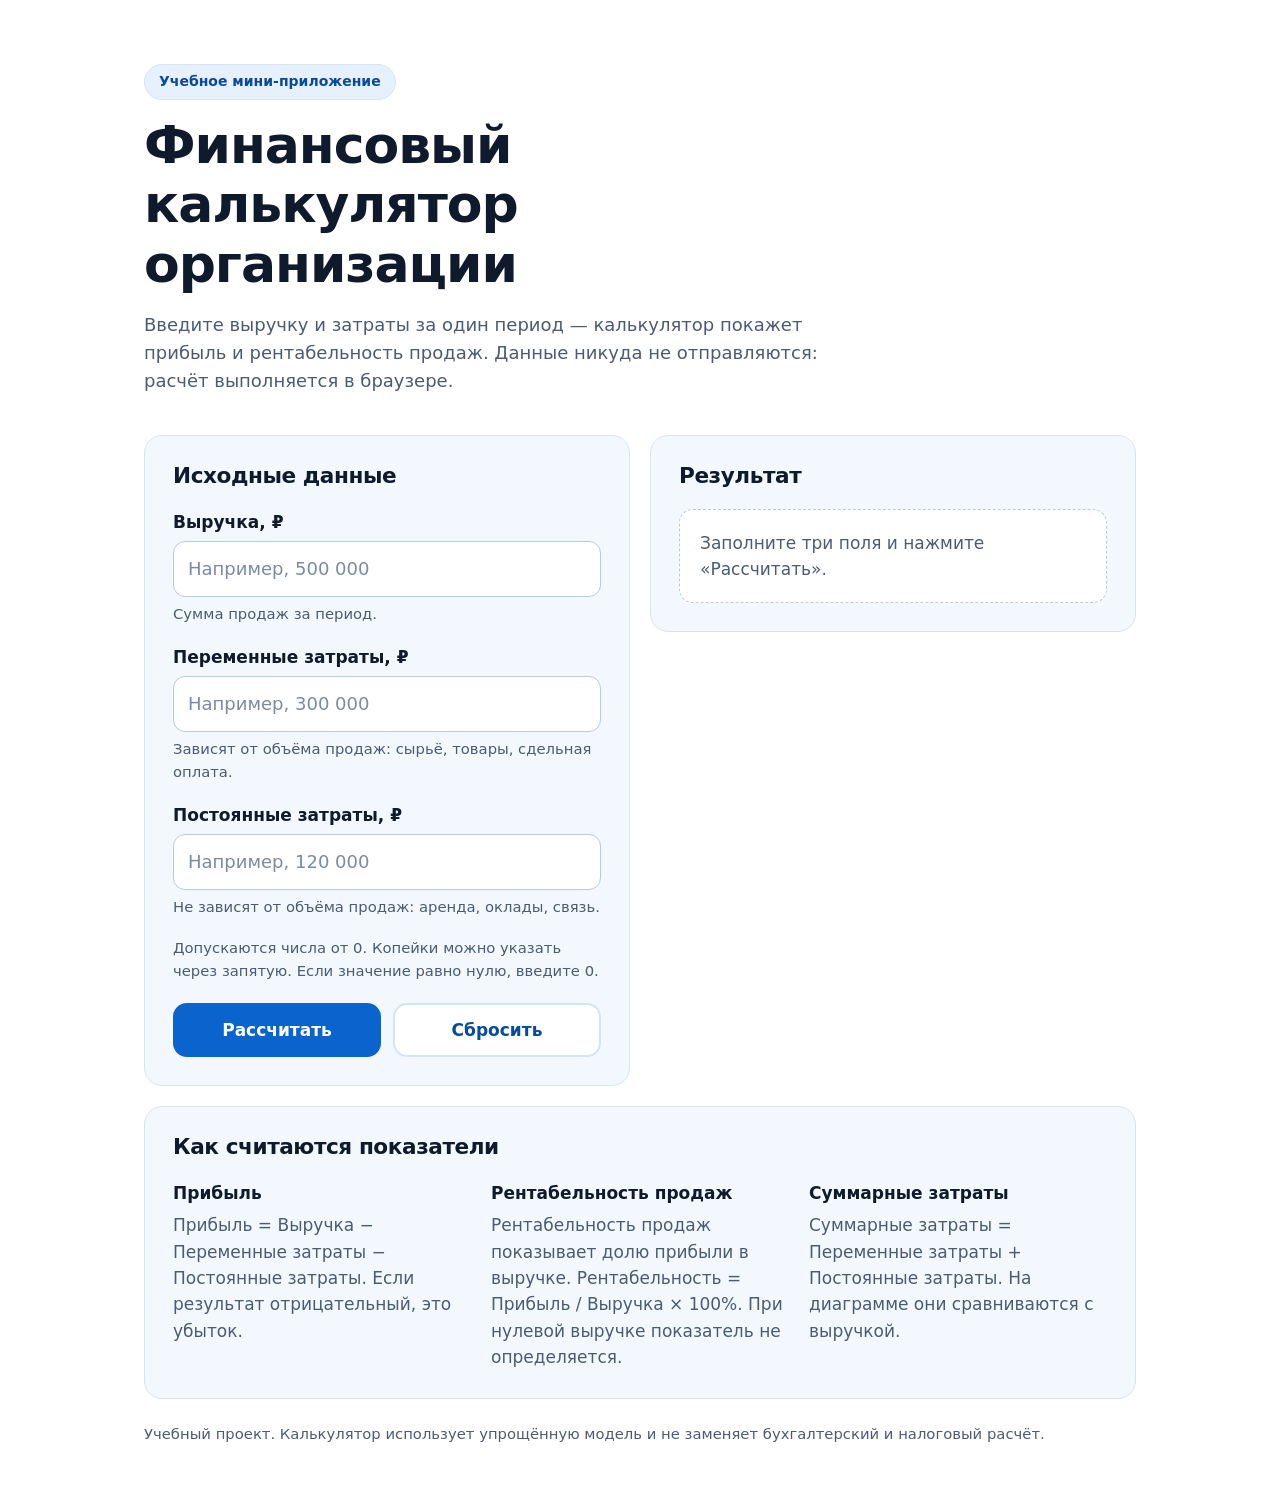
==== finance-app/index.html @ 752a1384 "Add three vibe-coding study projects One-page site, multi-page site and finance calculator in plain " ====
<!DOCTYPE html>
<html lang="ru">
<head>
  <meta charset="UTF-8">
  <meta name="viewport" content="width=device-width, initial-scale=1">
  <title>Финансовый калькулятор организации</title>
  <meta name="description" content="Учебное мини-приложение: расчёт прибыли и рентабельности продаж по выручке, переменным и постоянным затратам.">
  <link rel="stylesheet" href="styles.css">
</head>
<body>
  <main class="container">
    <header class="page-header">
      <p class="badge">Учебное мини-приложение</p>
      <h1>Финансовый калькулятор организации</h1>
      <p class="lead">Введите выручку и затраты за один период — калькулятор покажет прибыль и рентабельность продаж. Данные никуда не отправляются: расчёт выполняется в&nbsp;браузере.</p>
    </header>

    <div class="layout">
      <!-- Ввод данных -->
      <section class="panel" aria-labelledby="input-title">
        <h2 id="input-title">Исходные данные</h2>

        <form id="calc-form" novalidate>
          <div class="field">
            <label for="revenue">Выручка, ₽</label>
            <input type="text" id="revenue" name="revenue" inputmode="decimal" autocomplete="off"
                   placeholder="Например, 500 000" aria-describedby="revenue-hint revenue-error">
            <p class="hint" id="revenue-hint">Сумма продаж за период.</p>
            <p class="field-error" id="revenue-error" aria-live="polite"></p>
          </div>

          <div class="field">
            <label for="variable">Переменные затраты, ₽</label>
            <input type="text" id="variable" name="variable" inputmode="decimal" autocomplete="off"
                   placeholder="Например, 300 000" aria-describedby="variable-hint variable-error">
            <p class="hint" id="variable-hint">Зависят от объёма продаж: сырьё, товары, сдельная оплата.</p>
            <p class="field-error" id="variable-error" aria-live="polite"></p>
          </div>

          <div class="field">
            <label for="fixed">Постоянные затраты, ₽</label>
            <input type="text" id="fixed" name="fixed" inputmode="decimal" autocomplete="off"
                   placeholder="Например, 120 000" aria-describedby="fixed-hint fixed-error">
            <p class="hint" id="fixed-hint">Не зависят от объёма продаж: аренда, оклады, связь.</p>
            <p class="field-error" id="fixed-error" aria-live="polite"></p>
          </div>

          <p class="form-note">Допускаются числа от 0. Копейки можно указать через запятую. Если значение равно нулю, введите 0.</p>

          <div class="buttons">
            <button class="button button-primary" type="submit">Рассчитать</button>
            <button class="button button-ghost" type="button" id="reset-button">Сбросить</button>
          </div>
        </form>
      </section>

      <!-- Результат -->
      <section class="panel" aria-labelledby="result-title">
        <h2 id="result-title">Результат</h2>

        <p class="placeholder" id="result-placeholder">Заполните три поля и нажмите «Рассчитать».</p>

        <div id="result" aria-live="polite" hidden>
          <div class="result-main">
            <div class="result-tile">
              <p class="result-label">Прибыль</p>
              <p class="result-value" id="profit-value">—</p>
              <p class="status" id="profit-status"></p>
            </div>
            <div class="result-tile">
              <p class="result-label">Рентабельность продаж</p>
              <p class="result-value" id="margin-value">—</p>
              <p class="result-note" id="margin-note"></p>
            </div>
          </div>

          <!-- Диаграмма: выручка и суммарные затраты -->
          <figure class="chart" aria-labelledby="chart-title">
            <figcaption id="chart-title">Выручка и суммарные затраты, ₽</figcaption>

            <div class="chart-row" tabindex="0" aria-describedby="tip-revenue">
              <div class="chart-head">
                <span class="chart-name"><span class="swatch swatch-revenue" aria-hidden="true"></span>Выручка</span>
                <span class="chart-amount" id="chart-revenue-value"></span>
              </div>
              <div class="chart-track"><div class="chart-bar bar-revenue" id="chart-revenue-bar"></div></div>
              <div class="chart-tip" id="tip-revenue" role="tooltip"></div>
            </div>

            <div class="chart-row" tabindex="0" aria-describedby="tip-costs">
              <div class="chart-head">
                <span class="chart-name"><span class="swatch swatch-costs" aria-hidden="true"></span>Суммарные затраты</span>
                <span class="chart-amount" id="chart-costs-value"></span>
              </div>
              <div class="chart-track"><div class="chart-bar bar-costs" id="chart-costs-bar"></div></div>
              <div class="chart-tip" id="tip-costs" role="tooltip"></div>
            </div>
          </figure>
        </div>
      </section>
    </div>

    <!-- Пояснения показателей -->
    <section class="panel explain" aria-labelledby="explain-title">
      <h2 id="explain-title">Как считаются показатели</h2>
      <dl>
        <div>
          <dt>Прибыль</dt>
          <dd>Прибыль = Выручка − Переменные затраты − Постоянные затраты. Если результат отрицательный, это убыток.</dd>
        </div>
        <div>
          <dt>Рентабельность продаж</dt>
          <dd>Рентабельность продаж показывает долю прибыли в выручке. Рентабельность = Прибыль / Выручка × 100%. При нулевой выручке показатель не определяется.</dd>
        </div>
        <div>
          <dt>Суммарные затраты</dt>
          <dd>Суммарные затраты = Переменные затраты + Постоянные затраты. На диаграмме они сравниваются с выручкой.</dd>
        </div>
      </dl>
    </section>

    <footer class="page-footer">
      <p>Учебный проект. Калькулятор использует упрощённую модель и не заменяет бухгалтерский и налоговый расчёт.</p>
    </footer>
  </main>

  <script src="script.js"></script>
</body>
</html>
---- finance-app/styles.css ----
/* Финансовый калькулятор организации. Чистый CSS, без внешних библиотек. */

:root {
  --bg: #ffffff;
  --text: #0f1b2d;
  --muted: #4b5b72;
  --accent: #0b63ce;
  --accent-dark: #084a9c;
  --accent-soft: #e6f1fd;
  --panel: #f3f8fe;
  --border: #d5e4f5;
  --input-border: #b5cae3;
  --danger: #b3261e;
  --danger-soft: #fdecea;
  --ok: #0b6b2f;
  --ok-soft: #e6f4ea;
  /* Диаграмма */
  --series-revenue: #2a78d6;
  --series-costs: #eb6834;
  --chart-axis: #a9bcd3;
  --radius: 18px;
}

*,
*::before,
*::after {
  box-sizing: border-box;
}

html {
  -webkit-text-size-adjust: 100%;
}

body {
  margin: 0;
  font-family: "Segoe UI", system-ui, -apple-system, Roboto, "Helvetica Neue", Arial, sans-serif;
  font-size: 1.0625rem;
  line-height: 1.55;
  color: var(--text);
  background: var(--bg);
  overflow-wrap: break-word;
}

h1,
h2 {
  margin: 0;
  line-height: 1.15;
  letter-spacing: -0.02em;
}

h1 {
  max-width: 18ch;
  font-size: clamp(1.9rem, 5.6vw, 3.25rem);
  font-weight: 800;
}

h2 {
  font-size: 1.35rem;
  font-weight: 750;
}

p {
  margin: 0;
}

button:focus-visible,
input:focus-visible,
.chart-row:focus-visible {
  outline: 3px solid var(--accent);
  outline-offset: 2px;
}

.container {
  width: 100%;
  max-width: 1040px;
  margin: 0 auto;
  padding: 0 24px;
}

/* ---------- Заголовок ---------- */

.page-header {
  padding: clamp(32px, 6vw, 64px) 0 clamp(24px, 4vw, 40px);
}

.badge {
  display: inline-block;
  margin-bottom: 16px;
  padding: 6px 14px;
  font-size: 0.875rem;
  font-weight: 600;
  color: var(--accent-dark);
  background: var(--accent-soft);
  border: 1px solid var(--border);
  border-radius: 999px;
}

.lead {
  max-width: 62ch;
  margin-top: 16px;
  font-size: 1.125rem;
  color: var(--muted);
}

/* ---------- Панели ---------- */

.layout {
  display: grid;
  grid-template-columns: minmax(0, 1fr) minmax(0, 1fr);
  gap: 20px;
  align-items: start;
}

.panel {
  padding: 28px;
  background: var(--panel);
  border: 1px solid var(--border);
  border-radius: var(--radius);
}

.panel h2 {
  margin-bottom: 20px;
}

/* ---------- Форма ---------- */

.field {
  margin-bottom: 18px;
}

.field label {
  display: block;
  margin-bottom: 6px;
  font-weight: 700;
}

.field input {
  display: block;
  width: 100%;
  padding: 13px 14px;
  font: inherit;
  font-size: 1.125rem;
  color: var(--text);
  background: #fff;
  border: 1.5px solid var(--input-border);
  border-radius: 12px;
}

.field input::placeholder {
  color: #7b8ba1;
}

.field input[aria-invalid="true"] {
  border-color: var(--danger);
  background: #fffafa;
}

.hint {
  margin-top: 6px;
  font-size: 0.925rem;
  color: var(--muted);
}

.field-error {
  margin-top: 4px;
  font-size: 0.95rem;
  font-weight: 600;
  color: var(--danger);
}

.field-error:empty {
  display: none;
}

.form-note {
  margin-bottom: 20px;
  font-size: 0.925rem;
  color: var(--muted);
}

.buttons {
  display: flex;
  flex-wrap: wrap;
  gap: 12px;
}

.button {
  flex: 1 1 150px;
  min-height: 52px;
  padding: 12px 22px;
  font: inherit;
  font-weight: 700;
  border-radius: 14px;
  border: 2px solid transparent;
  cursor: pointer;
  transition: background-color 0.15s ease, border-color 0.15s ease;
}

.button-primary {
  background: var(--accent);
  color: #fff;
}

.button-primary:hover {
  background: var(--accent-dark);
}

.button-ghost {
  background: #fff;
  color: var(--accent-dark);
  border-color: var(--border);
}

.button-ghost:hover {
  border-color: var(--accent);
}

/* ---------- Результат ---------- */

.placeholder {
  padding: 20px;
  color: var(--muted);
  background: #fff;
  border: 1px dashed var(--input-border);
  border-radius: 14px;
}

.result-main {
  display: grid;
  grid-template-columns: repeat(2, minmax(0, 1fr));
  gap: 12px;
}

.result-tile {
  padding: 18px;
  background: #fff;
  border: 1px solid var(--border);
  border-radius: 14px;
}

.result-label {
  font-size: 0.95rem;
  font-weight: 600;
  color: var(--muted);
}

.result-value {
  margin-top: 4px;
  font-size: clamp(1.5rem, 4.6vw, 2rem);
  font-weight: 800;
  line-height: 1.2;
  letter-spacing: -0.02em;
  overflow-wrap: anywhere;
}

.result-note {
  margin-top: 8px;
  font-size: 0.9rem;
  color: var(--muted);
}

.result-note:empty {
  display: none;
}

/* Статус: прибыль / безубыточность / убыток — текст и значок, не только цвет */
.status {
  display: inline-block;
  margin-top: 10px;
  padding: 4px 12px;
  font-size: 0.9rem;
  font-weight: 700;
  border-radius: 999px;
}

.status:empty {
  display: none;
}

.status-profit {
  color: var(--ok);
  background: var(--ok-soft);
}

.status-zero {
  color: var(--accent-dark);
  background: var(--accent-soft);
}

.status-loss {
  color: var(--danger);
  background: var(--danger-soft);
}

/* ---------- Диаграмма ---------- */

.chart {
  margin: 16px 0 0;
  padding: 18px;
  background: #fff;
  border: 1px solid var(--border);
  border-radius: 14px;
}

.chart figcaption {
  margin-bottom: 6px;
  font-size: 0.95rem;
  font-weight: 600;
  color: var(--muted);
}

.chart-row {
  position: relative;
  padding: 10px 0;
  border-radius: 8px;
}

.chart-head {
  display: flex;
  flex-wrap: wrap;
  align-items: baseline;
  justify-content: space-between;
  gap: 2px 12px;
  margin-bottom: 8px;
}

.chart-name {
  display: inline-flex;
  align-items: center;
  gap: 8px;
  font-weight: 600;
}

.swatch {
  flex: none;
  width: 12px;
  height: 12px;
  border-radius: 3px;
}

.swatch-revenue,
.bar-revenue {
  background: var(--series-revenue);
}

.swatch-costs,
.bar-costs {
  background: var(--series-costs);
}

.chart-amount {
  font-weight: 700;
  font-variant-numeric: tabular-nums;
}

/* Дорожка: общая базовая линия слева, столбцы растут вправо */
.chart-track {
  height: 20px;
  border-left: 1px solid var(--chart-axis);
}

.chart-bar {
  width: 0;
  height: 100%;
  border-radius: 0 4px 4px 0;
  transition: width 0.25s ease;
}

.chart-tip {
  position: absolute;
  left: 0;
  top: 100%;
  z-index: 5;
  display: none;
  max-width: 100%;
  margin-top: -4px;
  padding: 8px 12px;
  font-size: 0.9rem;
  line-height: 1.45;
  color: #fff;
  background: var(--text);
  border-radius: 10px;
  white-space: pre-line;
  pointer-events: none;
}

.chart-row:hover .chart-tip,
.chart-row:focus .chart-tip {
  display: block;
}

/* ---------- Пояснения ---------- */

.explain {
  margin-top: 20px;
}

.explain dl {
  display: grid;
  grid-template-columns: repeat(3, minmax(0, 1fr));
  gap: 20px;
  margin: 0;
}

.explain dt {
  font-weight: 700;
}

.explain dd {
  margin: 6px 0 0;
  color: var(--muted);
}

.page-footer {
  padding: 24px 0 40px;
  font-size: 0.925rem;
  color: var(--muted);
}

/* ---------- Адаптивность ---------- */

@media (max-width: 820px) {
  .layout,
  .explain dl {
    grid-template-columns: minmax(0, 1fr);
  }
}

@media (max-width: 480px) {
  .container {
    padding: 0 16px;
  }

  .panel {
    padding: 20px 16px;
  }

  .result-main {
    grid-template-columns: minmax(0, 1fr);
  }

  .chart {
    padding: 16px 14px;
  }
}

@media (prefers-reduced-motion: reduce) {
  .button,
  .chart-bar {
    transition: none;
  }
}
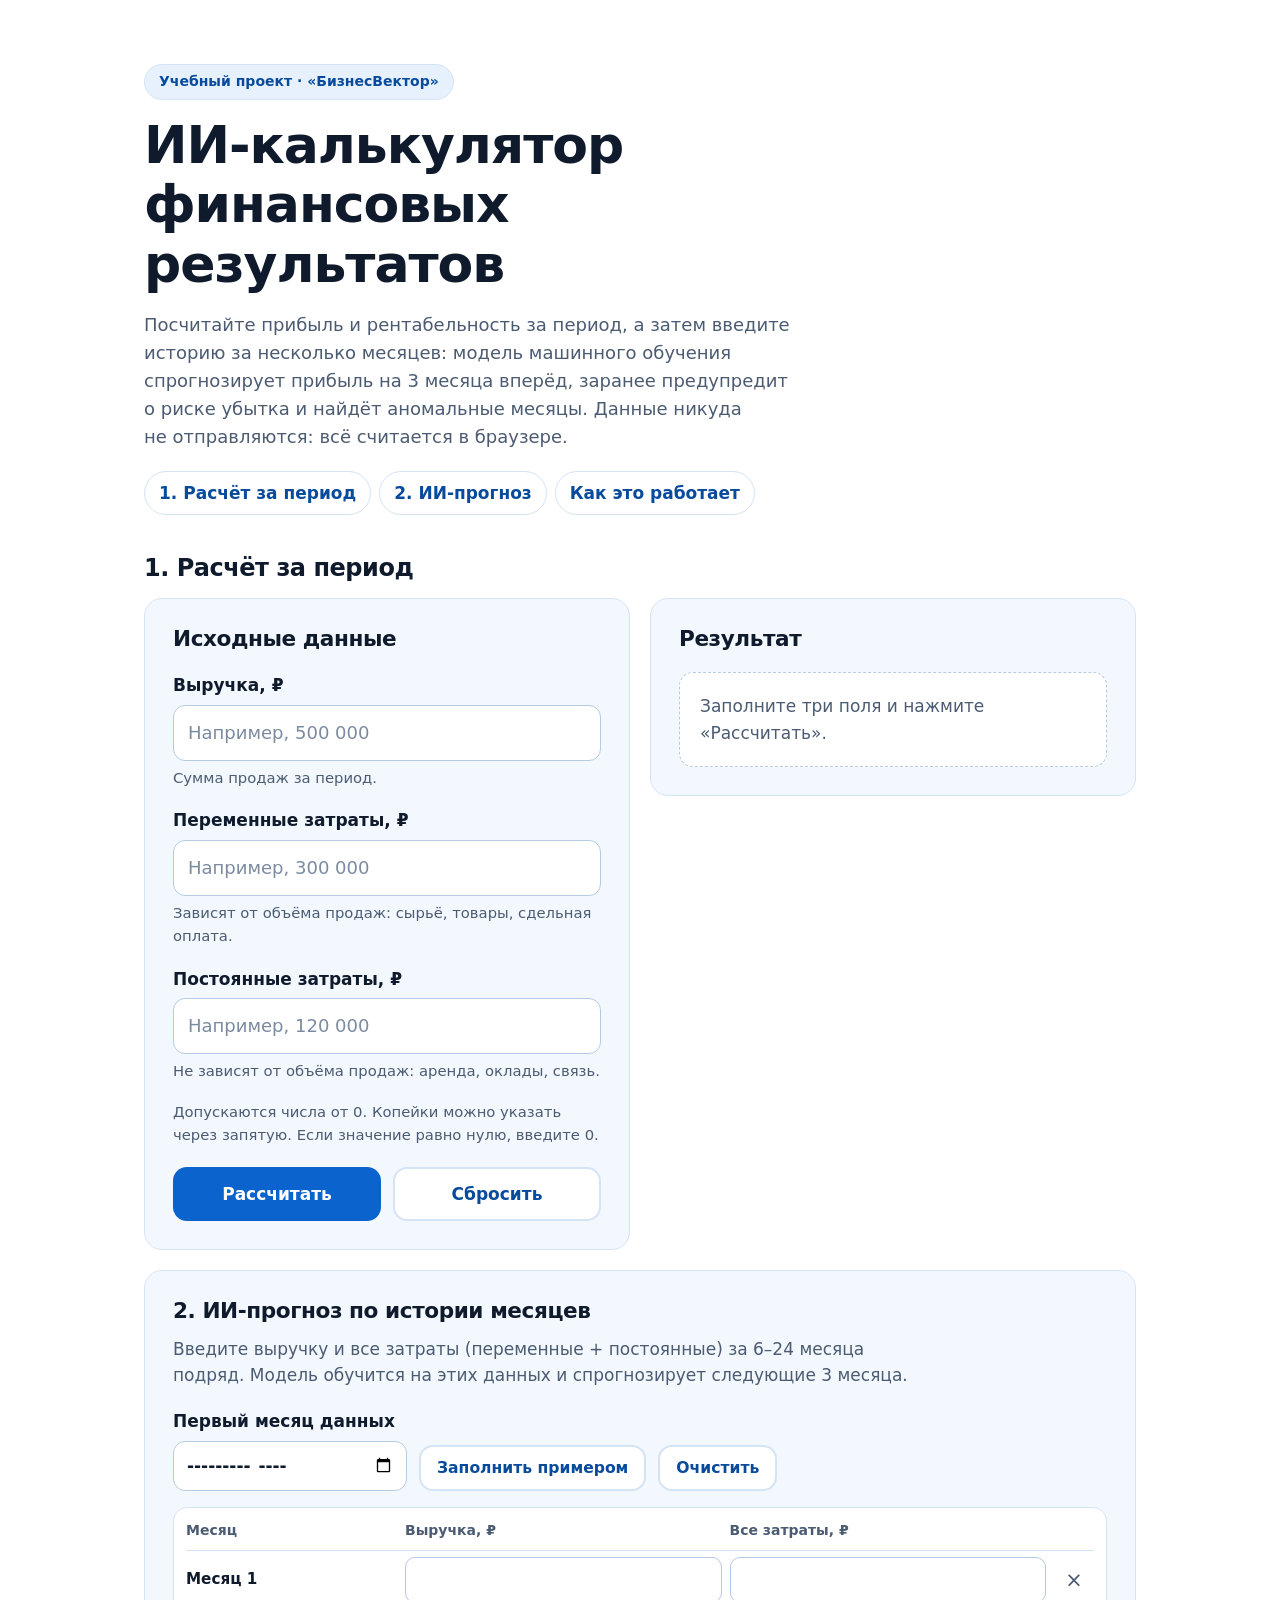
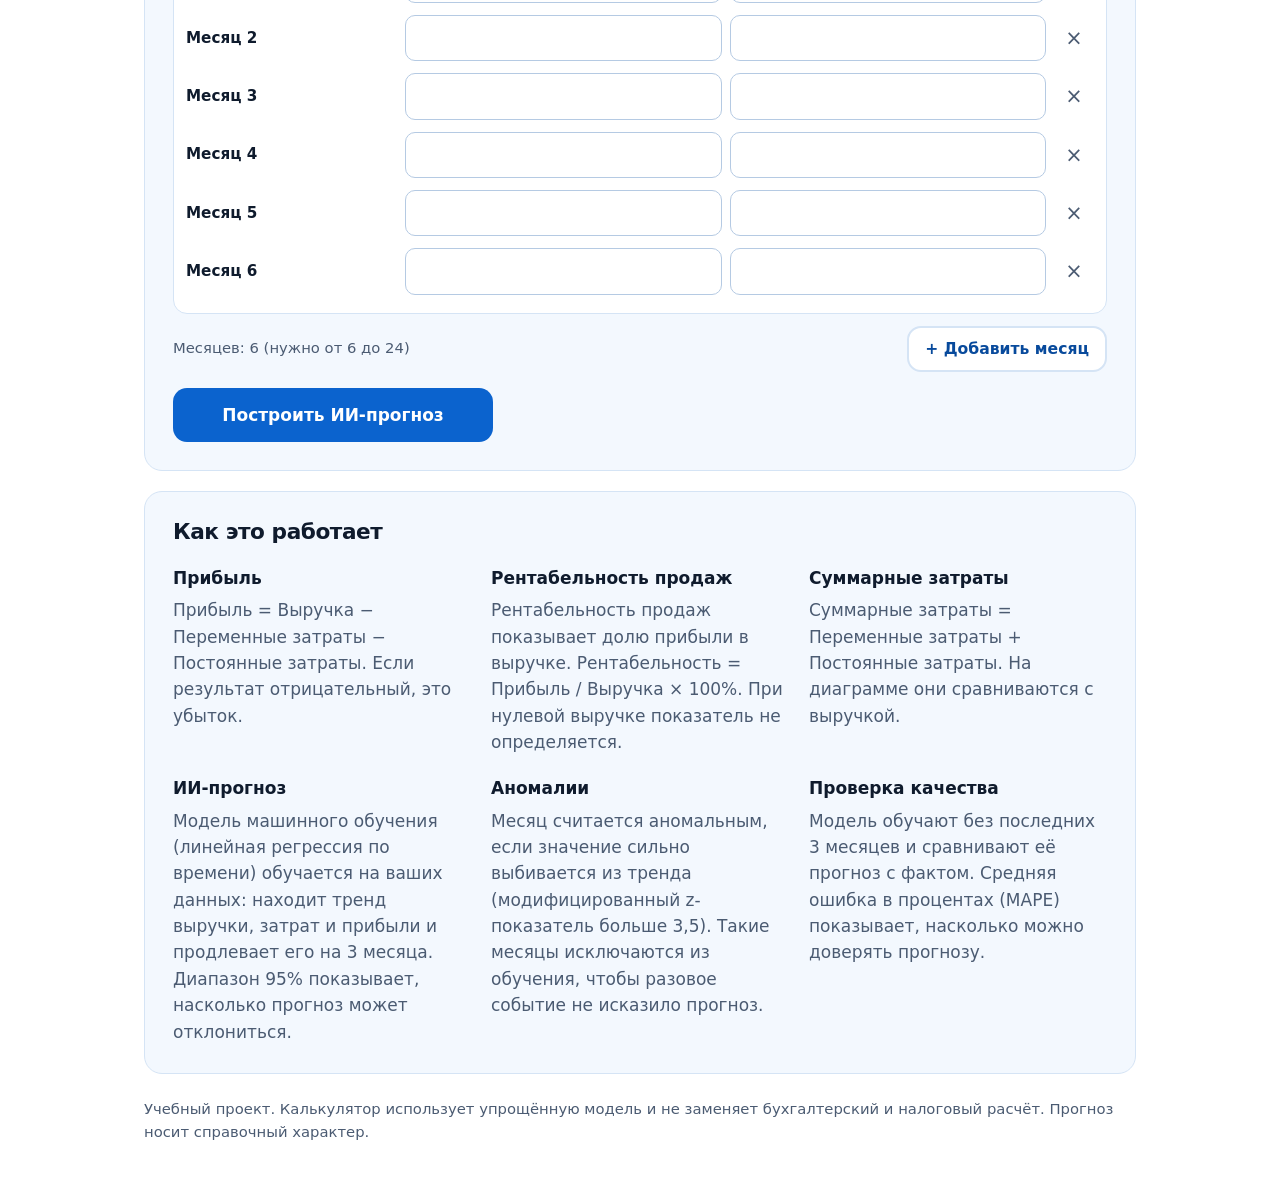
==== commit 8f5bd745: "Add an ML forecast module to the finance calculator Users enter 6-24 months of revenue and costs; a " ====
--- a/finance-app/index.html
+++ b/finance-app/index.html
@@ -3,17 +3,24 @@
 <head>
   <meta charset="UTF-8">
   <meta name="viewport" content="width=device-width, initial-scale=1">
-  <title>Финансовый калькулятор организации</title>
-  <meta name="description" content="Учебное мини-приложение: расчёт прибыли и рентабельности продаж по выручке, переменным и постоянным затратам.">
-  <link rel="stylesheet" href="styles.css">
+  <title>ИИ-калькулятор финансовых результатов</title>
+  <meta name="description" content="Учебное приложение: расчёт прибыли и рентабельности продаж и ИИ-прогноз финансового результата с предупреждением о риске убытка.">
+  <link rel="stylesheet" href="styles.css?v=2">
 </head>
 <body>
   <main class="container">
     <header class="page-header">
-      <p class="badge">Учебное мини-приложение</p>
-      <h1>Финансовый калькулятор организации</h1>
-      <p class="lead">Введите выручку и затраты за один период — калькулятор покажет прибыль и рентабельность продаж. Данные никуда не отправляются: расчёт выполняется в&nbsp;браузере.</p>
+      <p class="badge">Учебный проект · «БизнесВектор»</p>
+      <h1>ИИ-калькулятор финансовых результатов</h1>
+      <p class="lead">Посчитайте прибыль и рентабельность за период, а затем введите историю за несколько месяцев: модель машинного обучения спрогнозирует прибыль на 3&nbsp;месяца вперёд, заранее предупредит о&nbsp;риске убытка и&nbsp;найдёт аномальные месяцы. Данные никуда не&nbsp;отправляются: всё считается в&nbsp;браузере.</p>
+      <nav class="page-nav" aria-label="Разделы калькулятора">
+        <a href="#calc-section">1. Расчёт за период</a>
+        <a href="#forecast">2. ИИ-прогноз</a>
+        <a href="#explain-title">Как это работает</a>
+      </nav>
     </header>
+
+    <h2 class="block-title" id="calc-section">1. Расчёт за период</h2>
 
     <div class="layout">
       <!-- Ввод данных -->
@@ -100,9 +107,77 @@
       </section>
     </div>
 
+    <!-- ИИ-прогноз -->
+    <section class="panel forecast" id="forecast" aria-labelledby="forecast-title">
+      <h2 id="forecast-title">2. ИИ-прогноз по истории месяцев</h2>
+      <p class="forecast-lead">Введите выручку и все затраты (переменные + постоянные) за 6–24 месяца подряд. Модель обучится на этих данных и спрогнозирует следующие 3 месяца.</p>
+
+      <div class="history-tools">
+        <label class="start-field">
+          <span>Первый месяц данных</span>
+          <input type="month" id="history-start">
+        </label>
+        <button class="button button-ghost button-small" type="button" id="fill-demo">Заполнить примером</button>
+        <button class="button button-ghost button-small" type="button" id="clear-history">Очистить</button>
+      </div>
+
+      <div class="history" role="group" aria-labelledby="forecast-title">
+        <div class="h-head" aria-hidden="true">
+          <span>Месяц</span><span>Выручка, ₽</span><span>Все затраты, ₽</span><span></span>
+        </div>
+        <div id="history-rows"></div>
+      </div>
+
+      <div class="history-footer">
+        <span class="history-count" id="history-count"></span>
+        <button class="button button-ghost button-small" type="button" id="add-month">+ Добавить месяц</button>
+      </div>
+
+      <p class="field-error history-error" id="history-error" role="alert" hidden></p>
+
+      <div class="buttons">
+        <button class="button button-primary" type="button" id="run-forecast">Построить ИИ-прогноз</button>
+      </div>
+
+      <div class="forecast-result" id="forecast-result" aria-live="polite" hidden>
+        <div class="risk" id="risk"></div>
+        <p class="trend" id="trend"></p>
+
+        <figure class="fc-chart">
+          <figcaption>Прибыль по месяцам: факт и прогноз с диапазоном 95%, ₽</figcaption>
+          <svg id="forecast-chart" role="img" preserveAspectRatio="xMidYMid meet"></svg>
+          <p class="fc-legend">
+            <span><span class="key key-line" aria-hidden="true"></span>факт</span>
+            <span><span class="key key-dash" aria-hidden="true"></span>прогноз</span>
+            <span><span class="key key-band" aria-hidden="true"></span>диапазон 95%</span>
+            <span><span class="key key-anom" aria-hidden="true"></span>аномальный месяц</span>
+          </p>
+        </figure>
+
+        <div class="table-wrap">
+          <table class="fc-table">
+            <caption>Прогноз на 3 месяца</caption>
+            <thead>
+              <tr><th scope="col">Месяц</th><th scope="col">Выручка</th><th scope="col">Затраты</th><th scope="col">Прибыль</th><th scope="col">Диапазон прибыли (95%)</th></tr>
+            </thead>
+            <tbody id="forecast-rows"></tbody>
+          </table>
+        </div>
+
+        <h3 class="fc-subtitle">Аномальные месяцы</h3>
+        <p class="fc-note" id="anomalies-note"></p>
+        <ul class="anomalies" id="anomalies"></ul>
+
+        <h3 class="fc-subtitle">Качество модели</h3>
+        <p class="fc-note" id="quality"></p>
+
+        <p class="fc-disclaimer">Прогноз — это оценка по прошлой динамике, а не гарантия. Модель не знает о будущих событиях (новые цены, сезон, крупные заказы). Решение принимает человек.</p>
+      </div>
+    </section>
+
     <!-- Пояснения показателей -->
     <section class="panel explain" aria-labelledby="explain-title">
-      <h2 id="explain-title">Как считаются показатели</h2>
+      <h2 id="explain-title">Как это работает</h2>
       <dl>
         <div>
           <dt>Прибыль</dt>
@@ -116,14 +191,27 @@
           <dt>Суммарные затраты</dt>
           <dd>Суммарные затраты = Переменные затраты + Постоянные затраты. На диаграмме они сравниваются с выручкой.</dd>
         </div>
+        <div>
+          <dt>ИИ-прогноз</dt>
+          <dd>Модель машинного обучения (линейная регрессия по времени) обучается на ваших данных: находит тренд выручки, затрат и прибыли и продлевает его на 3 месяца. Диапазон 95% показывает, насколько прогноз может отклониться.</dd>
+        </div>
+        <div>
+          <dt>Аномалии</dt>
+          <dd>Месяц считается аномальным, если значение сильно выбивается из тренда (модифицированный z-показатель больше 3,5). Такие месяцы исключаются из обучения, чтобы разовое событие не исказило прогноз.</dd>
+        </div>
+        <div>
+          <dt>Проверка качества</dt>
+          <dd>Модель обучают без последних 3 месяцев и сравнивают её прогноз с фактом. Средняя ошибка в процентах (MAPE) показывает, насколько можно доверять прогнозу.</dd>
+        </div>
       </dl>
     </section>
 
     <footer class="page-footer">
-      <p>Учебный проект. Калькулятор использует упрощённую модель и не заменяет бухгалтерский и налоговый расчёт.</p>
+      <p>Учебный проект. Калькулятор использует упрощённую модель и не заменяет бухгалтерский и налоговый расчёт. Прогноз носит справочный характер.</p>
     </footer>
   </main>
 
-  <script src="script.js"></script>
+  <script src="script.js?v=2"></script>
+  <script src="forecast.js?v=2"></script>
 </body>
 </html>
--- a/finance-app/styles.css
+++ b/finance-app/styles.css
@@ -389,6 +389,429 @@
   display: block;
 }
 
+/* ---------- Навигация по разделам ---------- */
+
+.page-nav {
+  display: flex;
+  flex-wrap: wrap;
+  gap: 8px;
+  margin-top: 20px;
+}
+
+.page-nav a {
+  padding: 8px 14px;
+  font-weight: 600;
+  color: var(--accent-dark);
+  text-decoration: none;
+  background: #fff;
+  border: 1px solid var(--border);
+  border-radius: 999px;
+}
+
+.page-nav a:hover {
+  border-color: var(--accent);
+}
+
+.block-title {
+  margin: 0 0 16px;
+  font-size: 1.5rem;
+  scroll-margin-top: 16px;
+}
+
+/* ---------- ИИ-прогноз ---------- */
+
+.forecast {
+  margin-top: 20px;
+  scroll-margin-top: 16px;
+}
+
+.forecast-lead {
+  max-width: 70ch;
+  margin: -8px 0 20px;
+  color: var(--muted);
+}
+
+.history-tools {
+  display: flex;
+  flex-wrap: wrap;
+  align-items: flex-end;
+  gap: 12px;
+  margin-bottom: 16px;
+}
+
+.start-field {
+  display: flex;
+  flex-direction: column;
+  gap: 6px;
+  font-weight: 700;
+}
+
+.start-field input {
+  padding: 10px 12px;
+  font: inherit;
+  color: var(--text);
+  background: #fff;
+  border: 1.5px solid var(--input-border);
+  border-radius: 12px;
+}
+
+.button-small {
+  flex: 0 0 auto;
+  min-height: 46px;
+  padding: 8px 16px;
+  font-size: 0.975rem;
+}
+
+.history {
+  padding: 12px;
+  background: #fff;
+  border: 1px solid var(--border);
+  border-radius: 14px;
+}
+
+.h-head,
+.h-row {
+  display: grid;
+  grid-template-columns: minmax(84px, 0.8fr) minmax(0, 1.2fr) minmax(0, 1.2fr) 40px;
+  gap: 8px;
+  align-items: center;
+}
+
+.h-head {
+  padding: 0 0 8px;
+  font-size: 0.875rem;
+  font-weight: 700;
+  color: var(--muted);
+  border-bottom: 1px solid var(--border);
+}
+
+.h-row {
+  padding: 6px 0;
+}
+
+.h-month {
+  font-weight: 600;
+  font-size: 0.95rem;
+}
+
+.h-row input {
+  width: 100%;
+  min-width: 0;
+  padding: 9px 10px;
+  font: inherit;
+  font-variant-numeric: tabular-nums;
+  color: var(--text);
+  background: #fff;
+  border: 1.5px solid var(--input-border);
+  border-radius: 10px;
+}
+
+.h-row input[aria-invalid="true"] {
+  border-color: var(--danger);
+  background: #fffafa;
+}
+
+.h-del {
+  width: 40px;
+  height: 40px;
+  font: inherit;
+  font-size: 1.3rem;
+  line-height: 1;
+  color: var(--muted);
+  background: transparent;
+  border: 1px solid transparent;
+  border-radius: 10px;
+  cursor: pointer;
+}
+
+.h-del:hover {
+  color: var(--danger);
+  border-color: var(--border);
+}
+
+.h-del:focus-visible,
+.start-field input:focus-visible,
+.h-row input:focus-visible,
+.page-nav a:focus-visible {
+  outline: 3px solid var(--accent);
+  outline-offset: 2px;
+}
+
+.history-footer {
+  display: flex;
+  flex-wrap: wrap;
+  align-items: center;
+  justify-content: space-between;
+  gap: 10px;
+  margin: 12px 0 16px;
+}
+
+.history-count {
+  font-size: 0.925rem;
+  color: var(--muted);
+}
+
+.history-error {
+  margin: 0 0 16px;
+  padding: 12px 14px;
+  background: var(--danger-soft);
+  border-radius: 12px;
+}
+
+.forecast .buttons .button {
+  flex: 0 1 320px;
+}
+
+.forecast-result {
+  margin-top: 24px;
+}
+
+.risk {
+  padding: 16px 18px;
+  font-size: 1.05rem;
+  border-radius: 14px;
+  border: 1px solid transparent;
+}
+
+.risk-high {
+  color: var(--danger);
+  background: var(--danger-soft);
+  border-color: #f2b8b5;
+}
+
+.risk-possible {
+  color: #7a4a00;
+  background: #fff4df;
+  border-color: #f3d9a4;
+}
+
+.risk-none {
+  color: var(--ok);
+  background: var(--ok-soft);
+  border-color: #b7dfc3;
+}
+
+.trend {
+  margin-top: 10px;
+  font-weight: 600;
+}
+
+.fc-chart {
+  margin: 16px 0 0;
+  padding: 16px;
+  background: #fff;
+  border: 1px solid var(--border);
+  border-radius: 14px;
+}
+
+.fc-chart figcaption {
+  margin-bottom: 8px;
+  font-size: 0.95rem;
+  font-weight: 600;
+  color: var(--muted);
+}
+
+.fc-chart svg {
+  display: block;
+  width: 100%;
+  height: auto;
+}
+
+.c-grid {
+  stroke: #e3ebf5;
+  stroke-width: 1;
+}
+
+.c-zero {
+  stroke: #8ea3bd;
+  stroke-width: 1.5;
+}
+
+.c-split {
+  stroke: #b5cae3;
+  stroke-width: 1;
+}
+
+.c-tick {
+  font-size: 12px;
+  fill: #5b6b80;
+  font-variant-numeric: tabular-nums;
+}
+
+.c-label {
+  font-size: 12px;
+  font-weight: 600;
+  fill: #5b6b80;
+}
+
+.c-value {
+  font-size: 13px;
+  font-weight: 700;
+  fill: var(--text);
+}
+
+.c-band {
+  fill: var(--series-revenue);
+  fill-opacity: 0.12;
+}
+
+.c-line {
+  fill: none;
+  stroke: var(--series-revenue);
+  stroke-width: 2;
+  stroke-linejoin: round;
+  stroke-linecap: round;
+}
+
+.c-dashed {
+  stroke-dasharray: 6 5;
+}
+
+.c-hit {
+  fill: transparent;
+}
+
+.c-dot {
+  fill: var(--series-revenue);
+  stroke: #fff;
+  stroke-width: 2;
+}
+
+.c-dot-fc {
+  fill: #fff;
+  stroke: var(--series-revenue);
+}
+
+.c-anom .c-dot {
+  fill: #fff;
+  stroke: var(--danger);
+  stroke-width: 3;
+}
+
+.c-pt:hover .c-dot {
+  stroke-width: 3;
+}
+
+.fc-legend {
+  display: flex;
+  flex-wrap: wrap;
+  gap: 6px 18px;
+  margin-top: 8px;
+  font-size: 0.9rem;
+  color: var(--muted);
+}
+
+.fc-legend > span {
+  display: inline-flex;
+  align-items: center;
+  gap: 8px;
+}
+
+.key {
+  display: inline-block;
+  flex: none;
+}
+
+.key-line {
+  width: 22px;
+  height: 0;
+  border-top: 2px solid var(--series-revenue);
+}
+
+.key-dash {
+  width: 22px;
+  height: 0;
+  border-top: 2px dashed var(--series-revenue);
+}
+
+.key-band {
+  width: 22px;
+  height: 12px;
+  background: rgba(42, 120, 214, 0.12);
+  border-radius: 3px;
+}
+
+.key-anom {
+  width: 12px;
+  height: 12px;
+  border: 3px solid var(--danger);
+  border-radius: 50%;
+}
+
+.table-wrap {
+  margin-top: 16px;
+  overflow-x: auto;
+  background: #fff;
+  border: 1px solid var(--border);
+  border-radius: 14px;
+}
+
+.fc-table {
+  width: 100%;
+  border-collapse: collapse;
+  font-size: 0.95rem;
+}
+
+.fc-table caption {
+  padding: 12px 14px 4px;
+  font-weight: 700;
+  text-align: left;
+}
+
+.fc-table th,
+.fc-table td {
+  padding: 10px 14px;
+  text-align: right;
+  white-space: nowrap;
+  font-variant-numeric: tabular-nums;
+  border-top: 1px solid var(--border);
+}
+
+.fc-table th:first-child {
+  text-align: left;
+}
+
+.fc-table thead th {
+  font-size: 0.85rem;
+  color: var(--muted);
+}
+
+.fc-table .num-strong {
+  font-weight: 700;
+}
+
+.fc-table tr.is-loss .num-strong {
+  color: var(--danger);
+}
+
+.fc-subtitle {
+  margin: 22px 0 6px;
+  font-size: 1.1rem;
+}
+
+.fc-note {
+  color: var(--muted);
+}
+
+.anomalies {
+  margin: 8px 0 0;
+  padding-left: 20px;
+}
+
+.anomalies li {
+  margin-top: 4px;
+}
+
+.fc-disclaimer {
+  margin-top: 20px;
+  padding: 12px 14px;
+  font-size: 0.925rem;
+  color: var(--muted);
+  background: #fff;
+  border: 1px dashed var(--input-border);
+  border-radius: 12px;
+}
+
 /* ---------- Пояснения ---------- */
 
 .explain {
@@ -442,6 +865,41 @@
   .chart {
     padding: 16px 14px;
   }
+
+  .h-head,
+  .h-row {
+    grid-template-columns: 64px minmax(0, 1fr) minmax(0, 1fr) 34px;
+    gap: 6px;
+  }
+
+  .h-head {
+    font-size: 0.8rem;
+  }
+
+  .h-month {
+    font-size: 0.85rem;
+  }
+
+  .h-row input {
+    padding: 8px 7px;
+    font-size: 0.95rem;
+  }
+
+  .h-del {
+    width: 34px;
+  }
+
+  .history {
+    padding: 10px 8px;
+  }
+
+  .fc-chart {
+    padding: 12px 8px;
+  }
+
+  .forecast .buttons .button {
+    flex: 1 1 auto;
+  }
 }
 
 @media (prefers-reduced-motion: reduce) {
